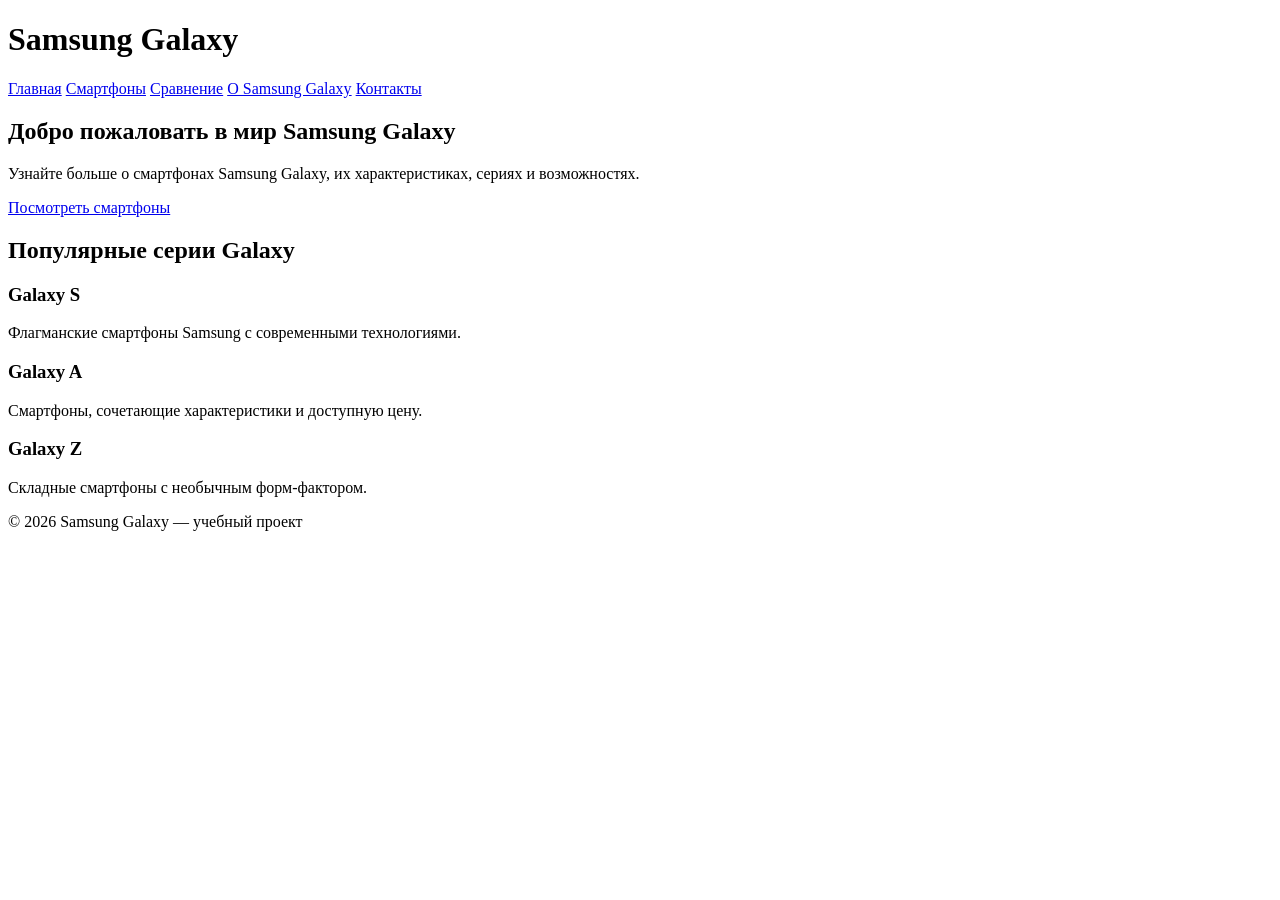
==== PDAW.SamsungGalaxy/index.html @ 84f9ea85 "Add files via upload" ====
<!DOCTYPE html>
<html lang="ru">
<head>
    <meta charset="UTF-8">

    <meta name="viewport" content="width=device-width, initial-scale=1.0">

    <title>Samsung Galaxy</title>
</head>

<body>

    <header>
        <h1>Samsung Galaxy</h1>

        <nav>
            <a href="index.html">Главная</a>
            <a href="smartphones.html">Смартфоны</a>
            <a href="compare.html">Сравнение</a>
            <a href="about.html">О Samsung Galaxy</a>
            <a href="contact.html">Контакты</a>
        </nav>
    </header>


    <main>

        <section>
            <h2>Добро пожаловать в мир Samsung Galaxy</h2>

            <p>
                Узнайте больше о смартфонах Samsung Galaxy,
                их характеристиках, сериях и возможностях.
            </p>

            <a href="smartphones.html">
                Посмотреть смартфоны
            </a>
        </section>


        <section>
            <h2>Популярные серии Galaxy</h2>

            <article>
                <h3>Galaxy S</h3>
                <p>
                    Флагманские смартфоны Samsung
                    с современными технологиями.
                </p>
            </article>

            <article>
                <h3>Galaxy A</h3>
                <p>
                    Смартфоны, сочетающие характеристики
                    и доступную цену.
                </p>
            </article>

            <article>
                <h3>Galaxy Z</h3>
                <p>
                    Складные смартфоны с необычным
                    форм-фактором.
                </p>
            </article>
        </section>

    </main>


    <footer>
        <p>© 2026 Samsung Galaxy — учебный проект</p>
    </footer>

</body>
</html>
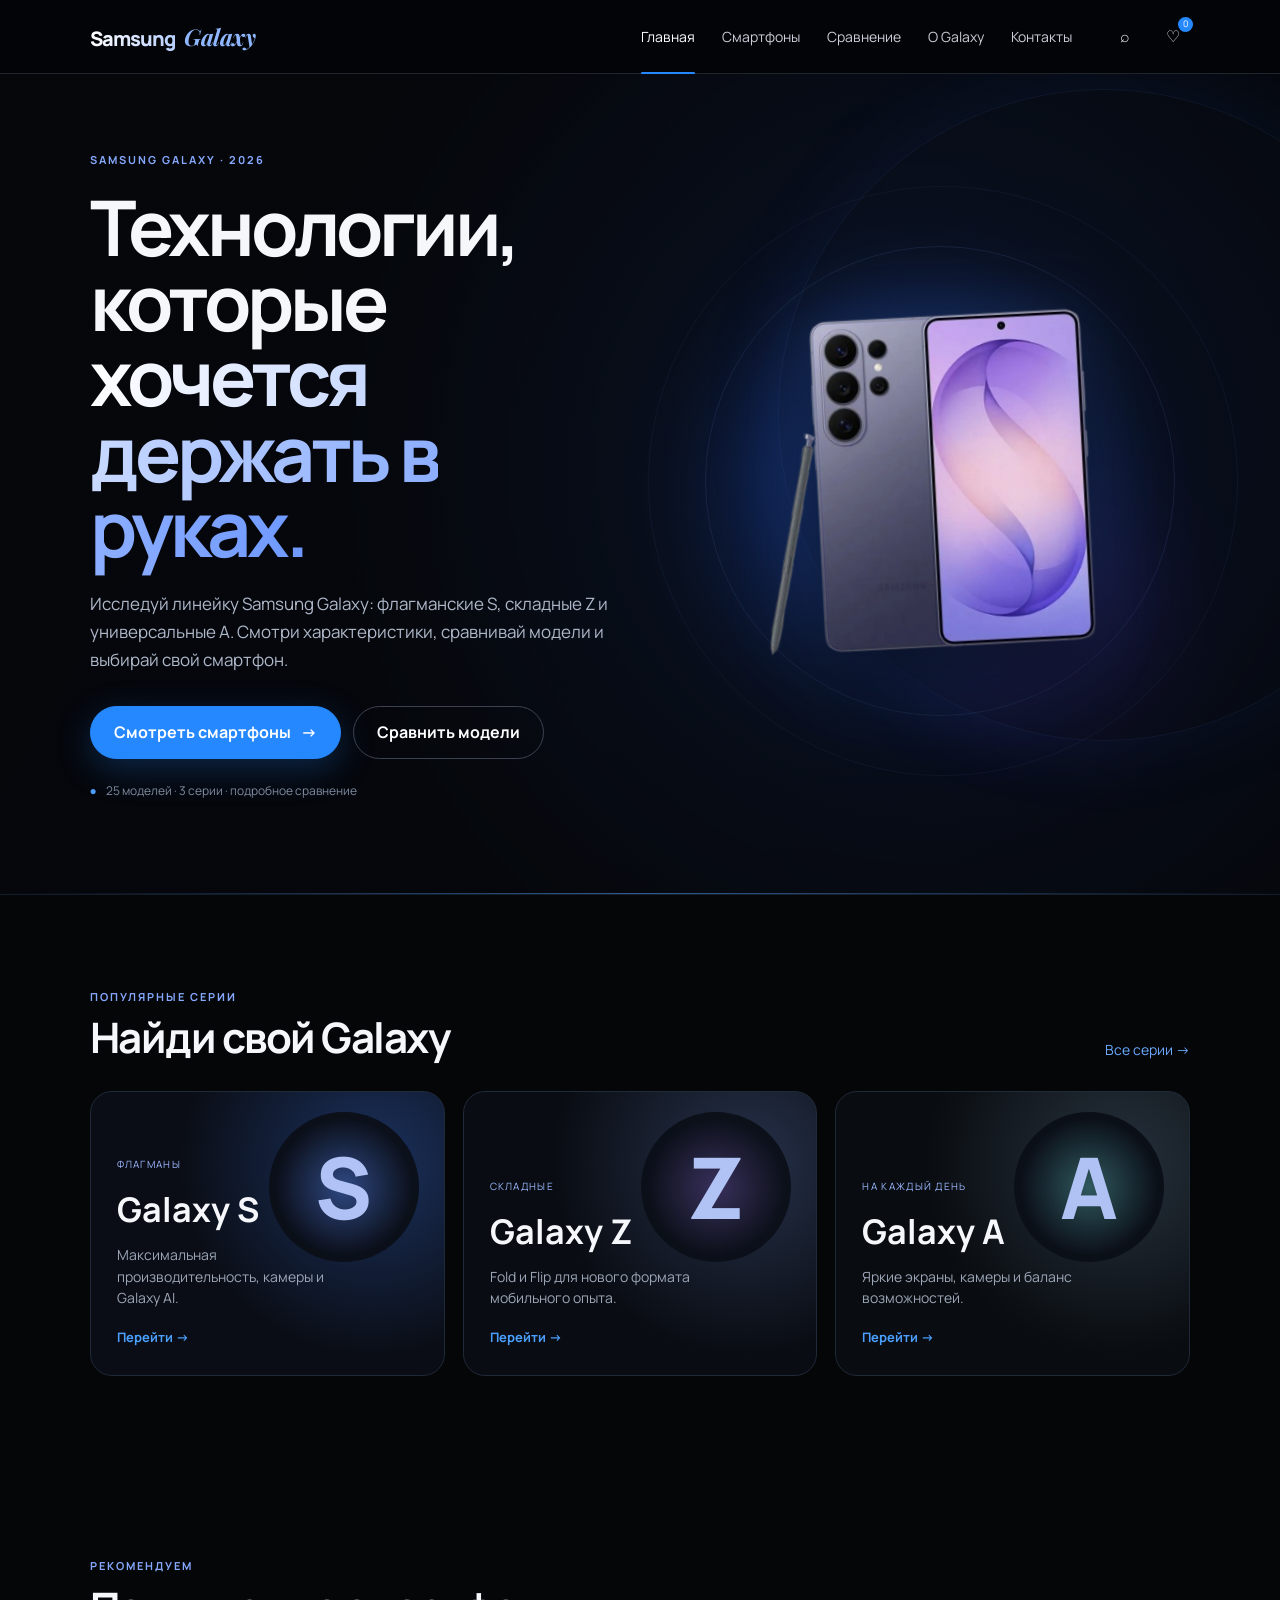
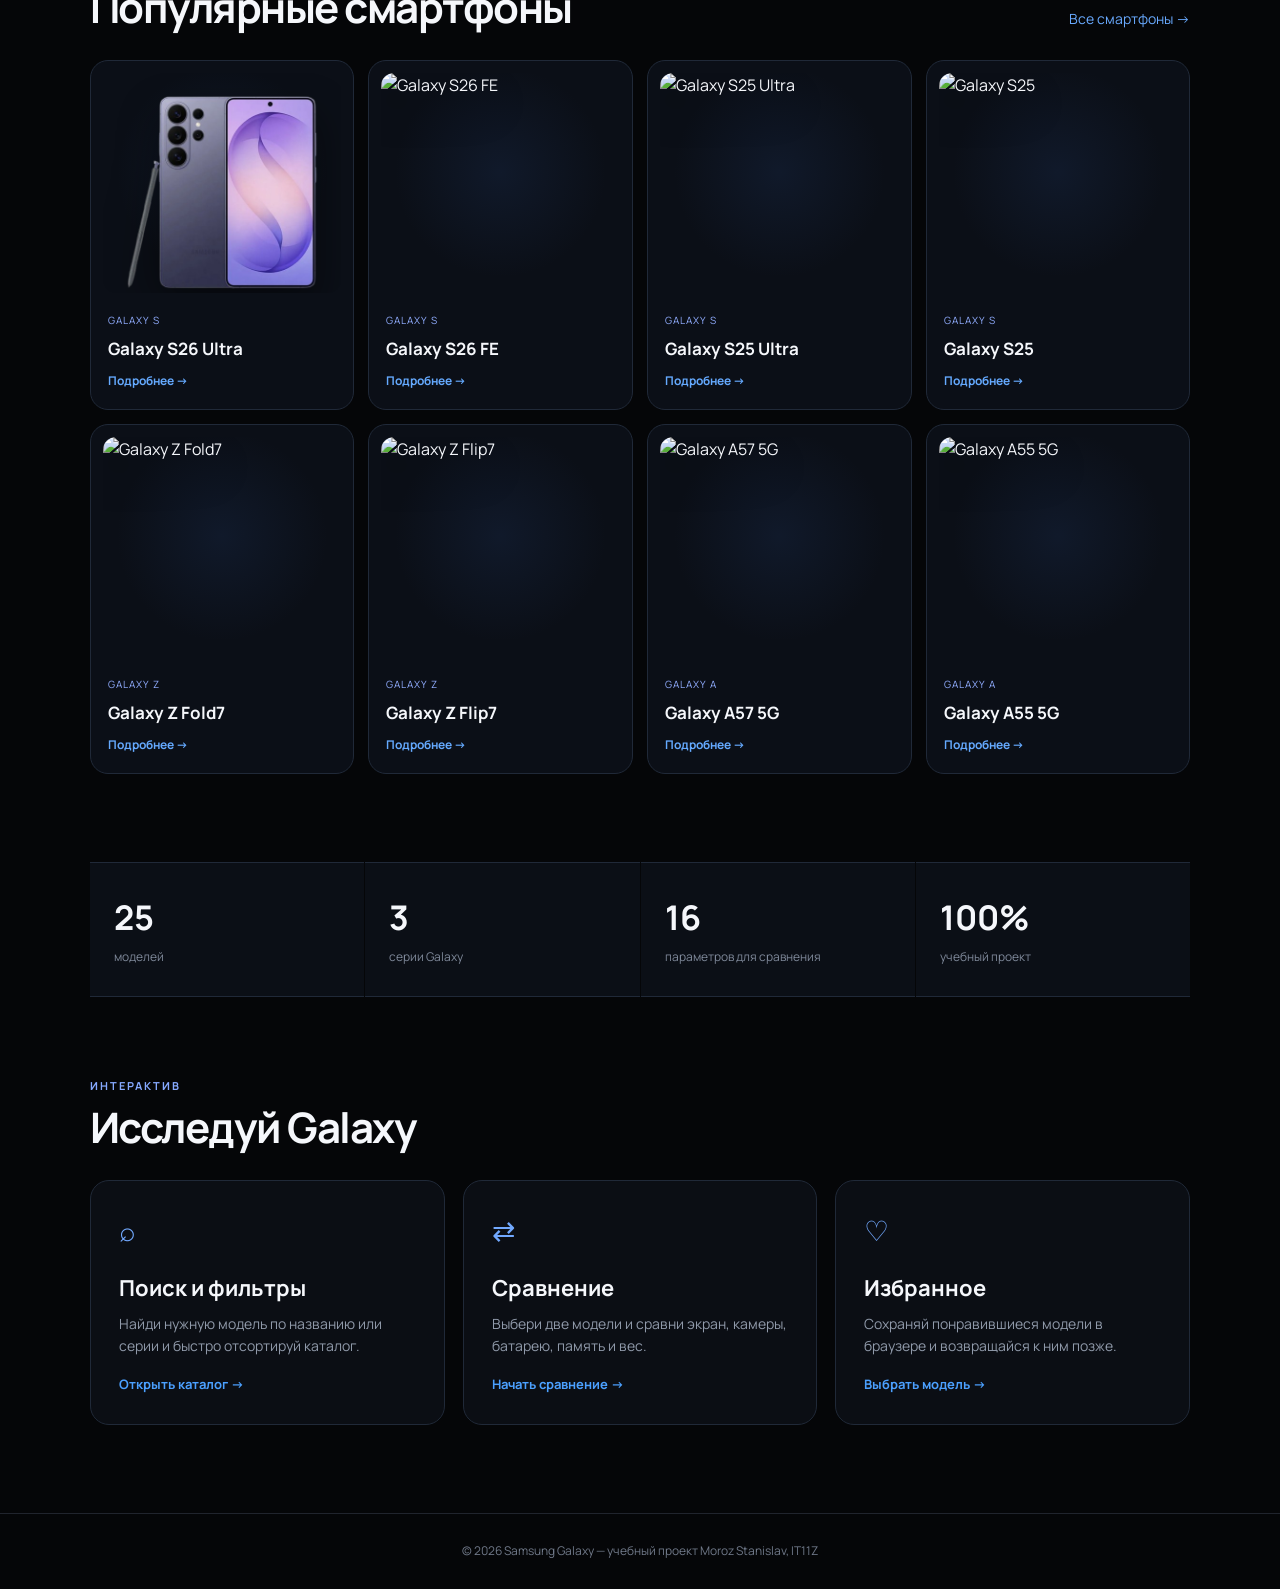
==== commit 8f0be5b4: "Add files via upload" ====
--- a/PDAW.SamsungGalaxy/index.html
+++ b/PDAW.SamsungGalaxy/index.html
@@ -1,78 +1,85 @@
-<!DOCTYPE html>
-<html lang="ru">
-<head>
-    <meta charset="UTF-8">
-
-    <meta name="viewport" content="width=device-width, initial-scale=1.0">
-
-    <title>Samsung Galaxy</title>
-</head>
-
-<body>
-
-    <header>
-        <h1>Samsung Galaxy</h1>
-
-        <nav>
-            <a href="index.html">Главная</a>
-            <a href="smartphones.html">Смартфоны</a>
-            <a href="compare.html">Сравнение</a>
-            <a href="about.html">О Samsung Galaxy</a>
-            <a href="contact.html">Контакты</a>
-        </nav>
-    </header>
-
-
-    <main>
-
-        <section>
-            <h2>Добро пожаловать в мир Samsung Galaxy</h2>
-
-            <p>
-                Узнайте больше о смартфонах Samsung Galaxy,
-                их характеристиках, сериях и возможностях.
-            </p>
-
-            <a href="smartphones.html">
-                Посмотреть смартфоны
-            </a>
-        </section>
-
-
-        <section>
-            <h2>Популярные серии Galaxy</h2>
-
-            <article>
-                <h3>Galaxy S</h3>
-                <p>
-                    Флагманские смартфоны Samsung
-                    с современными технологиями.
-                </p>
-            </article>
-
-            <article>
-                <h3>Galaxy A</h3>
-                <p>
-                    Смартфоны, сочетающие характеристики
-                    и доступную цену.
-                </p>
-            </article>
-
-            <article>
-                <h3>Galaxy Z</h3>
-                <p>
-                    Складные смартфоны с необычным
-                    форм-фактором.
-                </p>
-            </article>
-        </section>
-
-    </main>
-
-
-    <footer>
-        <p>© 2026 Samsung Galaxy — учебный проект</p>
-    </footer>
-
-</body>
-</html>+<!DOCTYPE html>
+<html lang="ru">
+<head>
+  <meta charset="UTF-8">
+  <meta name="viewport" content="width=device-width, initial-scale=1.0">
+  <meta name="description" content="Учебный интерактивный каталог Samsung Galaxy: модели, характеристики, сравнение и избранное.">
+  <title>Samsung Galaxy — Главная</title>
+  <link rel="stylesheet" href="css/style.css">
+</head>
+<body>
+<header class="site-header">
+  <a class="logo" href="index.html"><b>Samsung</b><span>Galaxy</span></a>
+  <button class="menu-toggle" aria-label="Открыть меню">☰</button>
+  <nav class="nav">
+    <a class="active" href="index.html">Главная</a>
+    <a href="smartphones.html">Смартфоны</a>
+    <a href="compare.html">Сравнение</a>
+    <a href="about.html">О Galaxy</a>
+    <a href="contact.html">Контакты</a>
+  </nav>
+  <div class="header-tools">
+    <a href="smartphones.html" class="header-icon" aria-label="Поиск">⌕</a>
+    <a href="smartphones.html" class="header-icon favorite-link" aria-label="Избранное">♡<span id="favCount">0</span></a>
+  </div>
+</header>
+
+<main>
+  <section class="hero hero-home">
+    <div class="hero-content">
+      <span class="eyebrow">SAMSUNG GALAXY · 2026</span>
+      <h1>Технологии, которые<br><span>хочется держать в руках.</span></h1>
+      <p>Исследуй линейку Samsung Galaxy: флагманские S, складные Z и универсальные A. Смотри характеристики, сравнивай модели и выбирай свой смартфон.</p>
+      <div class="hero-actions">
+        <a class="btn btn-blue" href="smartphones.html">Смотреть смартфоны <span>→</span></a>
+        <a class="btn btn-ghost" href="compare.html">Сравнить модели</a>
+      </div>
+      <div class="hero-note"><span>●</span> 25 моделей · 3 серии · подробное сравнение</div>
+    </div>
+    <div class="hero-showcase" aria-label="Galaxy S26 Ultra">
+      <div class="showcase-glow glow-blue"></div>
+      <div class="showcase-glow glow-violet"></div>
+      <div class="showcase-ring ring-one"></div>
+      <div class="showcase-ring ring-two"></div>
+      <img class="hero-s26" src="images/s26-ultra-hero.png" alt="Samsung Galaxy S26 Ultra">
+    </div>
+  </section>
+
+  <section class="section series-section">
+    <div class="section-heading">
+      <div><span class="eyebrow">ПОПУЛЯРНЫЕ СЕРИИ</span><h2>Найди свой Galaxy</h2></div>
+      <a class="text-link" href="smartphones.html">Все серии →</a>
+    </div>
+    <div class="series-grid series-grid-home">
+      <a class="series-card series-s" href="smartphones.html?series=S"><div class="series-art"><span>S</span></div><div><span class="series-tag">Флагманы</span><h3>Galaxy S</h3><p>Максимальная производительность, камеры и Galaxy AI.</p><span class="card-link">Перейти →</span></div></a>
+      <a class="series-card series-z" href="smartphones.html?series=Z"><div class="series-art"><span>Z</span></div><div><span class="series-tag">Складные</span><h3>Galaxy Z</h3><p>Fold и Flip для нового формата мобильного опыта.</p><span class="card-link">Перейти →</span></div></a>
+      <a class="series-card series-a" href="smartphones.html?series=A"><div class="series-art"><span>A</span></div><div><span class="series-tag">На каждый день</span><h3>Galaxy A</h3><p>Яркие экраны, камеры и баланс возможностей.</p><span class="card-link">Перейти →</span></div></a>
+    </div>
+  </section>
+
+  <section class="section popular-section">
+    <div class="section-heading">
+      <div><span class="eyebrow">РЕКОМЕНДУЕМ</span><h2>Популярные смартфоны</h2></div>
+      <a class="text-link" href="smartphones.html">Все смартфоны →</a>
+    </div>
+    <div id="homePhoneGrid" class="home-phone-grid"></div>
+  </section>
+
+  <section class="stats-section">
+    <div><strong>25</strong><span>моделей</span></div><div><strong>3</strong><span>серии Galaxy</span></div><div><strong>16</strong><span>параметров для сравнения</span></div><div><strong>100%</strong><span>учебный проект</span></div>
+  </section>
+
+  <section class="section feature-section">
+    <div class="section-heading"><div><span class="eyebrow">ИНТЕРАКТИВ</span><h2>Исследуй Galaxy</h2></div></div>
+    <div class="feature-grid">
+      <a href="smartphones.html" class="feature-card"><span class="feature-icon">⌕</span><h3>Поиск и фильтры</h3><p>Найди нужную модель по названию или серии и быстро отсортируй каталог.</p><span class="card-link">Открыть каталог →</span></a>
+      <a href="compare.html" class="feature-card"><span class="feature-icon">⇄</span><h3>Сравнение</h3><p>Выбери две модели и сравни экран, камеры, батарею, память и вес.</p><span class="card-link">Начать сравнение →</span></a>
+      <a href="smartphones.html" class="feature-card"><span class="feature-icon">♡</span><h3>Избранное</h3><p>Сохраняй понравившиеся модели в браузере и возвращайся к ним позже.</p><span class="card-link">Выбрать модель →</span></a>
+    </div>
+  </section>
+</main>
+
+<footer><p>© 2026 Samsung Galaxy — учебный проект Moroz Stanislav, IT11Z</p></footer>
+<script src="js/phones.js"></script><script src="js/script.js"></script>
+</body>
+</html>
--- a/PDAW.SamsungGalaxy/css/style.css
+++ b/PDAW.SamsungGalaxy/css/style.css
@@ -0,0 +1,54 @@
+@import url('https://fonts.googleapis.com/css2?family=Manrope:wght@400;500;600;700;800&family=Playfair+Display:wght@600;700&display=swap');
+*{box-sizing:border-box;margin:0;padding:0}
+html{scroll-behavior:smooth}
+body{font-family:'Manrope',Arial,Helvetica,sans-serif;background:#050608;color:#f5f7fb;line-height:1.55;overflow-x:hidden}
+a{color:inherit;text-decoration:none}
+button,input,select,textarea{font:inherit}
+
+.site-header{height:74px;padding:0 7%;display:flex;align-items:center;gap:28px;border-bottom:1px solid #20242d;background:rgba(4,5,8,.88);position:sticky;top:0;z-index:50;backdrop-filter:blur(18px)}
+.logo{display:flex;align-items:baseline;gap:9px;font-size:25px;letter-spacing:-.7px;white-space:nowrap}.logo b{font-family:'Manrope',sans-serif;font-size:20px;font-weight:800;letter-spacing:-.9px;background:linear-gradient(90deg,#fff,#b7cfff);color:transparent;background-clip:text}.logo span{font-family:'Playfair Display',Georgia,serif;font-size:23px;font-style:italic;font-weight:700;letter-spacing:-.5px;color:#8fb7ff}
+.nav{display:flex;gap:27px;margin-left:auto}.nav a{font-size:14px;color:#c9ced8;position:relative;transition:.25s}.nav a:hover,.nav a.active{color:#fff}.nav a.active:after{content:"";position:absolute;left:0;right:0;bottom:-27px;height:2px;background:#2588ff;border-radius:2px}
+.menu-toggle{display:none;background:none;border:0;color:white;font-size:25px;cursor:pointer}.header-tools{display:flex;gap:14px;margin-left:8px}.header-icon{width:34px;height:34px;display:grid;place-items:center;border-radius:50%;color:#e8ecf4;transition:.2s;position:relative}.header-icon:hover{background:#151922}.favorite-link span{position:absolute;right:-3px;top:-3px;min-width:15px;height:15px;padding:0 3px;border-radius:9px;background:#2588ff;color:white;font-size:9px;display:grid;place-items:center}
+
+.eyebrow{text-transform:uppercase;letter-spacing:2px;font-size:11px;color:#86a9ff;font-weight:700}.btn{display:inline-flex;justify-content:center;align-items:center;gap:10px;padding:13px 23px;border-radius:28px;border:1px solid #3b4250;font-weight:700;cursor:pointer;transition:.25s}.btn-light{background:#fff;color:#050608}.btn-light:hover{background:#dce7ff;transform:translateY(-2px)}.btn-blue{background:#2588ff;border-color:#2588ff;color:#fff;box-shadow:0 10px 35px rgba(37,136,255,.25)}.btn-blue:hover{background:#3a96ff;transform:translateY(-2px)}.btn-ghost{background:transparent;color:white}.btn-ghost:hover{background:#151922}
+
+.hero-home{min-height:650px;padding:60px 7%;display:grid;grid-template-columns:1fr 1fr;align-items:center;overflow:hidden;background:radial-gradient(circle at 65% 45%,#13285d 0,#0a1020 24%,#050608 67%);position:relative}.hero-home:after{content:"";position:absolute;inset:auto 0 0;height:1px;background:linear-gradient(90deg,transparent,#26395e,transparent)}
+.hero-content{max-width:720px;position:relative;z-index:3}.hero-home h1{font-size:clamp(50px,6.4vw,88px);line-height:1.01;margin:17px 0 25px;letter-spacing:-4px}.hero-home h1 span{background:linear-gradient(90deg,#fff 10%,#82a8ff 70%,#d4ddff);color:transparent;background-clip:text}.hero-home p{max-width:680px;color:#adb5c5;font-size:18px}.hero-actions{display:flex;gap:12px;margin-top:32px;flex-wrap:wrap}.hero-note{margin-top:22px;color:#7d8799;font-size:12px}.hero-note span{color:#4a9bff;margin-right:7px}
+.hero-devices{height:520px;position:relative;display:flex;align-items:center;justify-content:center}.hero-orb{position:absolute;border-radius:50%;filter:blur(80px)}.orb-one{width:280px;height:280px;background:#245dff;opacity:.28;right:22%;top:22%}.orb-two{width:160px;height:160px;background:#7b38ff;opacity:.16;right:8%;bottom:12%}.hero-device{position:absolute;object-fit:contain;filter:drop-shadow(0 25px 35px rgba(0,0,0,.55));transition:.5s}.hero-s{width:320px;right:28%;z-index:3;transform:rotate(-4deg)}.hero-fold{width:300px;right:4%;top:20%;z-index:2;transform:rotate(6deg)}.hero-flip{width:155px;right:0;bottom:9%;z-index:4;transform:rotate(-4deg)}.hero-device:hover{transform:translateY(-12px) scale(1.03) rotate(0)}.hero-product-label{position:absolute;right:3%;top:10%;z-index:5;padding:13px 16px;border:1px solid #2a3550;background:rgba(7,10,18,.7);backdrop-filter:blur(12px);border-radius:15px}.hero-product-label strong{display:block;font-size:15px}.hero-product-label span{display:block;color:#91a5ca;font-size:11px;margin-top:3px}
+
+.section{padding:88px 7%;max-width:1500px;margin:auto}.section-heading{display:flex;justify-content:space-between;align-items:end;gap:30px;margin-bottom:30px}.section h2{font-size:42px;line-height:1.08;margin-top:8px;letter-spacing:-1.5px}.text-link{color:#69aaff;font-size:14px;white-space:nowrap}.text-link:hover{color:#a8ccff}
+.series-grid{display:grid;grid-template-columns:repeat(3,1fr);gap:18px}.series-card{min-height:285px;padding:26px;border-radius:22px;border:1px solid #202938;display:flex;flex-direction:column;justify-content:space-between;overflow:hidden;position:relative;transition:.35s;background:#0a0e16}.series-card:hover{transform:translateY(-7px);border-color:#4264a5;box-shadow:0 20px 55px rgba(0,0,0,.3)}.series-s{background:radial-gradient(circle at 80% 25%,#1b315d,#0a0d15 55%)}.series-z{background:radial-gradient(circle at 80% 25%,#26314a,#090c12 55%)}.series-a{background:radial-gradient(circle at 80% 25%,#26313c,#090c10 55%)}.series-art{position:absolute;right:25px;top:20px;width:150px;height:150px;border-radius:50%;display:grid;place-items:center;background:radial-gradient(circle,#314b87,#0b0f18 65%);opacity:.95}.series-art span{font-size:85px;font-weight:800;color:#b9cbff}.series-z .series-art{background:radial-gradient(circle,#3a315e,#0b0f18 65%)}.series-a .series-art{background:radial-gradient(circle,#315b61,#0b0f18 65%)}.series-card>div:last-child{position:relative;z-index:2;margin-top:auto;max-width:72%}.series-card h3{font-size:34px;margin:8px 0}.series-card p{color:#9ca6b7;font-size:14px}.series-tag{font-size:10px;text-transform:uppercase;letter-spacing:1.3px;color:#9bb8ff}.card-link{display:inline-block;color:#4ba0ff;font-size:13px;font-weight:700;margin-top:18px}
+
+.home-phone-grid{display:grid;grid-template-columns:repeat(4,1fr);gap:14px}.home-phone-card{background:#0b0f17;border:1px solid #202938;border-radius:18px;padding:12px;transition:.3s;overflow:hidden}.home-phone-card:hover{transform:translateY(-6px);border-color:#4264a5;background:#0d121c}.home-phone-image{height:220px;border-radius:13px;background:radial-gradient(circle at 50% 45%,rgba(40,72,130,.18),transparent 62%);display:grid;place-items:center;overflow:hidden}.home-phone-image img{width:100%;height:100%;object-fit:contain;transition:.4s;filter:drop-shadow(0 18px 20px rgba(0,0,0,.45))}.home-phone-card:hover img{transform:scale(1.06)}.home-phone-card>div:last-child{padding:13px 5px 5px}.home-phone-card h3{font-size:17px;margin-top:5px}.home-details{border:0;background:none;color:#65aaff;font-weight:700;cursor:pointer;font-size:12px;padding:0;margin-top:10px}.home-details:hover{color:#b8d7ff}
+
+.stats-section{max-width:1360px;margin:0 auto;padding:0 7% 30px;display:grid;grid-template-columns:repeat(4,1fr);gap:1px}.stats-section>div{padding:28px 24px;background:#0b0f16;border-top:1px solid #202938;border-bottom:1px solid #202938}.stats-section strong{display:block;font-size:34px}.stats-section span{color:#7f899a;font-size:12px}
+.feature-section{padding-top:45px}.feature-grid{display:grid;grid-template-columns:repeat(3,1fr);gap:18px}.feature-card{padding:28px;border:1px solid #202938;border-radius:19px;background:#0b0e14;min-height:205px;transition:.3s}.feature-card:hover{transform:translateY(-5px);border-color:#4264a5}.feature-icon{font-size:28px;color:#72a9ff}.feature-card h3{font-size:22px;margin:18px 0 8px}.feature-card p{color:#909aaa;font-size:14px}
+
+.page-hero{padding:80px 7% 48px;background:radial-gradient(circle at 50% 0,#17264b,#050608 62%)}.page-hero h1{font-size:clamp(48px,7vw,80px);letter-spacing:-3px;margin:12px 0}.page-hero p{color:#a9b1c0;font-size:18px;max-width:760px}.catalog-pills{display:flex;gap:8px;flex-wrap:wrap;margin-top:25px}.catalog-pills span{padding:7px 12px;border:1px solid #2a3344;border-radius:20px;color:#a9bfff;background:#0c111b;font-size:12px}
+.catalog-section{padding-top:30px}.toolbar{display:grid;grid-template-columns:1fr 200px 200px;gap:10px;margin-bottom:20px}.toolbar input,.toolbar select,.compare-selects select,.contact-form input,.contact-form textarea{width:100%;padding:14px 15px;border-radius:12px;border:1px solid #2b3340;background:#0d1016;color:#fff;outline:none}.toolbar input:focus,.toolbar select:focus,.contact-form input:focus,.contact-form textarea:focus,.compare-selects select:focus{border-color:#527dca;box-shadow:0 0 0 3px rgba(82,125,202,.1)}.result-count{color:#7e8898;margin-bottom:18px;font-size:13px}.phone-grid{display:grid;grid-template-columns:repeat(4,1fr);gap:16px}.phone-card{background:#0c1017;border:1px solid #202938;border-radius:18px;overflow:hidden;transition:.3s}.phone-card:hover{transform:translateY(-6px);border-color:#4667a7;box-shadow:0 18px 45px rgba(0,0,0,.25)}.phone-image{height:255px;background:radial-gradient(circle at 50% 45%,rgba(40,72,130,.18),transparent 62%);display:grid;place-items:center;overflow:hidden;position:relative}.phone-image img{width:100%;height:100%;object-fit:contain;transition:.45s;filter:drop-shadow(0 20px 22px rgba(0,0,0,.45));mix-blend-mode:normal}.phone-card:hover .phone-image img{transform:scale(1.06)}.phone-tag{position:absolute;left:12px;top:12px;padding:6px 9px;border-radius:20px;background:rgba(6,9,15,.78);border:1px solid #2d3b57;color:#a9c8ff;font-size:10px;backdrop-filter:blur(8px)}.image-error:after{content:"Фото временно недоступно";color:#707a8a;font-size:12px}.phone-card-body{padding:18px}.series-pill{font-size:10px;text-transform:uppercase;letter-spacing:1px;color:#91adff}.phone-card h3{font-size:20px;margin:7px 0}.phone-card p{color:#929cab;font-size:13px;min-height:60px}.mini-specs{display:flex;gap:5px;flex-wrap:wrap;margin:14px 0}.mini-specs span{padding:6px 8px;border-radius:8px;background:#151a23;color:#b8c0cc;font-size:10px}.card-actions{display:flex;gap:8px;align-items:center}.btn-small{border:0;border-radius:10px;background:#fff;color:#050608;padding:10px 14px;font-weight:700;cursor:pointer;transition:.2s}.btn-small:hover{background:#dce7ff}.fav-btn{width:42px;height:42px;border:1px solid #303947;border-radius:10px;background:#11151c;color:#fff;font-size:20px;cursor:pointer;transition:.2s}.fav-btn:hover{border-color:#6282bb}.fav-btn.saved{background:#fff;color:#050608}.empty-state{grid-column:1/-1;min-height:220px;border:1px dashed #303949;border-radius:18px;display:grid;place-items:center;align-content:center;gap:8px;color:#7f8998}.empty-state strong{font-size:18px;color:#dce1e9}
+
+.modal{position:fixed;inset:0;background:rgba(0,0,0,.78);display:none;place-items:center;padding:20px;z-index:100}.modal.show{display:grid}.modal-box{width:min(980px,100%);max-height:90vh;overflow:auto;background:#0d1016;border:1px solid #303847;border-radius:24px;padding:28px;position:relative;box-shadow:0 30px 100px rgba(0,0,0,.55)}.modal-close{position:absolute;right:17px;top:10px;background:none;border:0;color:#fff;font-size:34px;cursor:pointer}.modal-phone{display:grid;grid-template-columns:1fr 1fr;gap:30px;align-items:center}.modal-image-wrap{height:390px;border-radius:18px;background:linear-gradient(145deg,#161c27,#080a0e);display:grid;place-items:center;overflow:hidden}.modal-phone img{width:100%;height:100%;object-fit:contain}.modal-phone h2{font-size:40px;margin:10px 0}.modal-phone p{color:#9da6b4}.detail-list{margin:22px 0;border-top:1px solid #2a313d}.detail-list div{display:flex;justify-content:space-between;gap:20px;padding:11px 0;border-bottom:1px solid #2a313d}.detail-list span{color:#a5aebb;text-align:right}.modal-actions{display:flex;gap:10px;flex-wrap:wrap}.site-toast{position:fixed;left:50%;bottom:25px;transform:translate(-50%,20px);opacity:0;pointer-events:none;background:#fff;color:#07090d;padding:11px 17px;border-radius:12px;font-weight:700;font-size:13px;z-index:200;transition:.25s;box-shadow:0 10px 35px rgba(0,0,0,.4)}.site-toast.show{opacity:1;transform:translate(-50%,0)}
+
+.compare-section{padding-top:48px}.compare-picker{display:grid;grid-template-columns:.9fr 1.1fr;gap:28px;align-items:end;padding:28px;border:1px solid #25324a;border-radius:24px;background:linear-gradient(135deg,rgba(21,34,62,.7),rgba(9,12,18,.92));box-shadow:0 25px 80px rgba(0,0,0,.2)}.compare-picker-title h2{font-size:32px;margin:8px 0}.compare-picker-title p{color:#8f9aab;font-size:13px;max-width:470px}.compare-selects{display:grid;grid-template-columns:1fr 1fr;gap:12px}.compare-selects label{display:grid;gap:8px;color:#aeb7c5;font-size:12px}.compare-selects label span{font-size:11px;text-transform:uppercase;letter-spacing:1.3px;color:#7897d0}.compare-selects select{min-height:54px;padding:14px 15px;border-radius:14px;border:1px solid #32415d;background:#0b111c;color:#fff;outline:none}.compare-summary{display:grid;grid-template-columns:repeat(3,1fr);gap:12px;margin:18px 0}.compare-summary>div{padding:18px 20px;border:1px solid #202d42;border-radius:16px;background:#090d15}.compare-summary span{display:block;color:#6f7c91;font-size:10px;text-transform:uppercase;letter-spacing:1.2px}.compare-summary b{display:block;margin-top:5px;color:#edf3ff;font-size:18px}.compare-tip{display:flex;gap:12px;align-items:center;padding:15px 18px;border:1px solid #26365a;background:linear-gradient(90deg,#0b1220,#0a0e15);border-radius:14px;color:#8fa4cb;font-size:13px;margin-bottom:22px}.compare-tip strong{color:#d8e5ff;white-space:nowrap}.compare-table-wrap{border-radius:22px;overflow:auto;border:1px solid #29313d;box-shadow:0 25px 70px rgba(0,0,0,.2)}.compare-table{min-width:760px}.compare-head,.compare-row{display:grid;grid-template-columns:190px 1fr 1fr}.compare-head{background:linear-gradient(180deg,#101928,#0b1018)}.compare-head>div,.compare-row>*{padding:18px;border-right:1px solid #29313d;border-bottom:1px solid #29313d}.compare-head>div:last-child,.compare-row>*:last-child{border-right:0}.compare-head .compare-label{display:flex;align-items:center;color:#65738a;text-transform:uppercase;letter-spacing:1.2px;font-size:10px}.compare-image{height:190px;display:grid;place-items:center;margin-bottom:10px;background:radial-gradient(circle at 50% 50%,rgba(54,91,157,.18),transparent 65%);border-radius:16px}.compare-head img{width:100%;height:190px;object-fit:contain;filter:drop-shadow(0 20px 20px rgba(0,0,0,.5))}.compare-head h2{font-size:19px;margin:7px 0}.compare-head a{font-size:11px;color:#6baaff}.compare-row:nth-child(odd){background:#0b1017}.compare-row:nth-child(even){background:#090d13}.compare-row strong{color:#6f7d91;font-size:11px;text-transform:uppercase;letter-spacing:.7px;display:flex;align-items:center}.compare-row span{text-align:center;color:#d9dee7;font-size:13px;display:flex;align-items:center;justify-content:center}.compare-hero{padding-bottom:55px}.compare-hero h1 span{background:linear-gradient(90deg,#fff,#82a8ff);color:transparent;background-clip:text}
+
+.prose{max-width:900px}.prose h2{font-size:32px;margin:35px 0 12px}.prose p{color:#aeb6c3;font-size:17px}.notice{margin-top:35px;padding:20px;border:1px solid #34406e;background:#0c1122;border-radius:15px;color:#b8c5ff}.contact-layout{display:grid;grid-template-columns:1fr 1fr;gap:60px}.contact-info h2{font-size:40px;margin-bottom:15px}.contact-info>p{color:#999;margin-bottom:30px}.contact-item{padding:17px 0;border-bottom:1px solid #292929;display:flex;justify-content:space-between}.contact-item span{color:#999}.contact-form{display:grid;gap:16px}.contact-form label{display:grid;gap:8px;color:#ddd;font-size:14px}.contact-form textarea{resize:vertical}.form-message{color:#9fb2ff;min-height:24px}
+footer{border-top:1px solid #20242d;padding:28px 7%;color:#707989;text-align:center;font-size:12px}
+
+.reveal{opacity:0;transform:translateY(18px);transition:opacity .55s ease,transform .55s ease}.reveal.visible{opacity:1;transform:none}
+
+@media(max-width:1150px){.phone-grid{grid-template-columns:repeat(3,1fr)}.home-phone-grid{grid-template-columns:repeat(4,1fr)}.hero-home{grid-template-columns:1fr}.hero-devices{display:none}.series-grid{grid-template-columns:1fr 1fr}.series-card:last-child{grid-column:1/-1}.toolbar{grid-template-columns:1fr 1fr}.toolbar input{grid-column:1/-1}}
+@media(max-width:800px){.site-header{padding:0 20px}.menu-toggle{display:block;margin-left:auto}.nav{display:none;position:absolute;top:74px;left:0;right:0;margin:0;background:#080a0e;padding:20px;flex-direction:column;gap:18px;border-bottom:1px solid #222}.nav.open{display:flex}.nav a.active:after{display:none}.header-tools{display:none}.logo b{font-size:17px}.logo span{font-size:20px}.section{padding:65px 20px}.page-hero{padding:65px 20px 45px}.hero-home{padding:65px 20px;min-height:600px}.hero-home h1{font-size:52px}.series-grid,.feature-grid,.contact-layout,.compare-selects,.compare-picker{grid-template-columns:1fr}.series-card:last-child{grid-column:auto}.home-phone-grid{grid-template-columns:repeat(2,1fr)}.phone-grid{grid-template-columns:repeat(2,1fr)}.stats-section{grid-template-columns:repeat(2,1fr);padding:0 20px 20px}.toolbar{grid-template-columns:1fr}.toolbar input{grid-column:auto}.compare-summary{grid-template-columns:1fr 1fr}.compare-table{min-width:700px}.compare-head,.compare-row{grid-template-columns:120px 1fr 1fr}.compare-head img,.compare-image{height:140px}.modal-phone{grid-template-columns:1fr}.modal-image-wrap{height:270px}.modal-phone h2{font-size:30px}}
+@media(max-width:520px){.logo span{display:none}.hero-home h1{font-size:43px;letter-spacing:-2px}.hero-home p{font-size:16px}.section h2{font-size:33px}.home-phone-grid,.phone-grid{grid-template-columns:1fr}.phone-image{height:280px}.stats-section{grid-template-columns:1fr 1fr}.stats-section strong{font-size:28px}.series-art{width:110px;height:110px}.series-art span{font-size:62px}.series-card>div:last-child{max-width:85%}}
+@media(prefers-reduced-motion:reduce){*,*::before,*::after{scroll-behavior:auto!important;transition:none!important}.reveal{opacity:1;transform:none}}
+
+/* ===== NEW HOME HERO ===== */
+.hero-home{min-height:680px;padding:72px 7% 78px;display:grid;grid-template-columns:1.02fr .98fr;align-items:center;gap:20px;overflow:hidden;background:radial-gradient(circle at 73% 47%,rgba(38,88,190,.28) 0,rgba(11,20,43,.48) 20%,rgba(5,7,11,.96) 58%),linear-gradient(120deg,#050608 0%,#070b13 55%,#05070c 100%);position:relative;border-bottom:1px solid rgba(91,126,184,.18)}
+.hero-home:before{content:"";position:absolute;width:650px;height:650px;border:1px solid rgba(105,149,235,.09);border-radius:50%;right:-150px;top:15px;box-shadow:0 0 90px rgba(49,105,230,.08)}
+.hero-home:after{content:"";position:absolute;inset:auto 0 0;height:1px;background:linear-gradient(90deg,transparent,#31598e,transparent)}
+.hero-content{max-width:720px;position:relative;z-index:4;padding-bottom:15px}.hero-home h1{font-size:clamp(50px,6vw,82px);line-height:.98;margin:18px 0 25px;letter-spacing:-4px}.hero-home h1 span{background:linear-gradient(90deg,#fff 0%,#a5c0ff 55%,#6e98ff 100%);color:transparent;background-clip:text}.hero-home p{max-width:650px;color:#aeb8c9;font-size:17px;line-height:1.65}.hero-actions{display:flex;gap:12px;margin-top:32px;flex-wrap:wrap}.hero-note{margin-top:23px;color:#7e8b9f;font-size:12px}.hero-note span{color:#4d9dff;margin-right:7px}
+.hero-showcase{height:570px;position:relative;display:grid;place-items:center;z-index:2;isolation:isolate}.showcase-glow{position:absolute;border-radius:50%;filter:blur(60px);pointer-events:none}.glow-blue{width:360px;height:360px;background:#2869ff;opacity:.27;right:18%;top:21%}.glow-violet{width:210px;height:210px;background:#7b42ff;opacity:.16;right:8%;bottom:9%}.showcase-ring{position:absolute;border:1px solid rgba(120,161,242,.11);border-radius:50%;pointer-events:none}.ring-one{width:470px;height:470px;right:3%;top:50%;transform:translateY(-50%)}.ring-two{width:590px;height:590px;right:-9%;top:50%;transform:translateY(-50%);border-color:rgba(120,161,242,.06)}
+.hero-s26{position:relative;z-index:3;width:min(500px,78%);max-height:535px;object-fit:contain;filter:drop-shadow(0 38px 38px rgba(0,0,0,.62)) drop-shadow(0 0 32px rgba(79,125,255,.18));transform:rotate(-3deg) translateY(2px);transition:transform .55s ease,filter .55s ease}.hero-s26:hover{transform:rotate(0deg) translateY(-12px) scale(1.035);filter:drop-shadow(0 46px 45px rgba(0,0,0,.65)) drop-shadow(0 0 42px rgba(79,125,255,.28))}
+.showcase-caption{position:absolute;z-index:5;right:1%;top:16%;display:grid;gap:5px;padding:11px 14px;border-left:2px solid #4b91ff;background:rgba(5,9,17,.68);backdrop-filter:blur(10px);font-size:10px;letter-spacing:1.5px;color:#dce7ff}.showcase-caption small{font-size:10px;letter-spacing:.2px;color:#8196b9}
+@media(max-width:1150px){.hero-home{grid-template-columns:1fr;min-height:650px}.hero-showcase{height:430px;position:absolute;right:-40px;top:145px;width:52%;opacity:.82}.hero-content{max-width:650px}.hero-s26{width:370px}.showcase-caption{display:none}.ring-one{width:390px;height:390px}.ring-two{width:500px;height:500px}}
+@media(max-width:800px){.hero-home{padding:65px 20px 50px;min-height:680px}.hero-home h1{font-size:52px}.hero-home p{font-size:16px}.hero-showcase{position:relative;right:auto;top:auto;width:100%;height:350px;margin-top:-25px;opacity:1}.hero-s26{width:300px}.ring-one{width:310px;height:310px}.ring-two{width:400px;height:400px}.glow-blue{width:270px;height:270px}}
+@media(max-width:520px){.hero-home h1{font-size:42px;letter-spacing:-2px}.hero-home{min-height:720px}.hero-showcase{height:330px}.hero-s26{width:275px}.hero-home:before{display:none}.ring-two{display:none}.ring-one{width:280px;height:280px}.hero-actions .btn{width:100%;justify-content:center}}
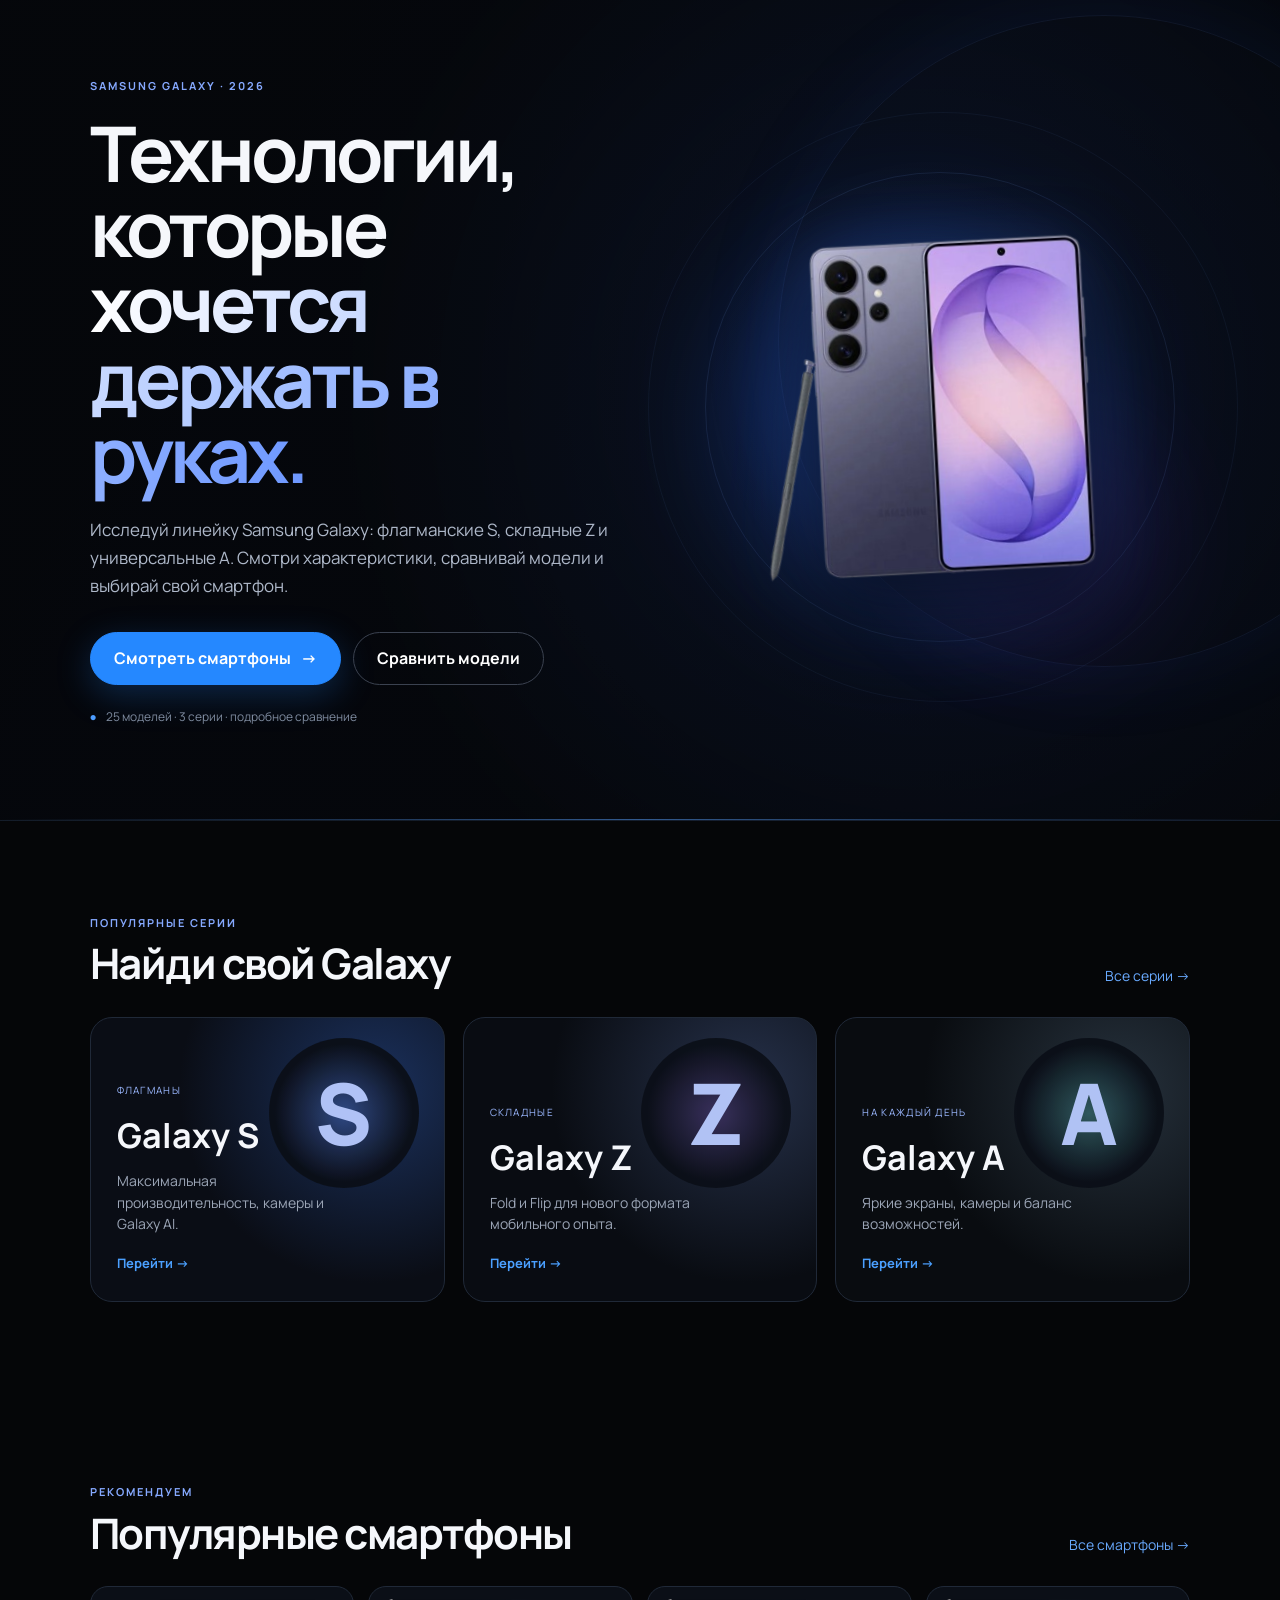
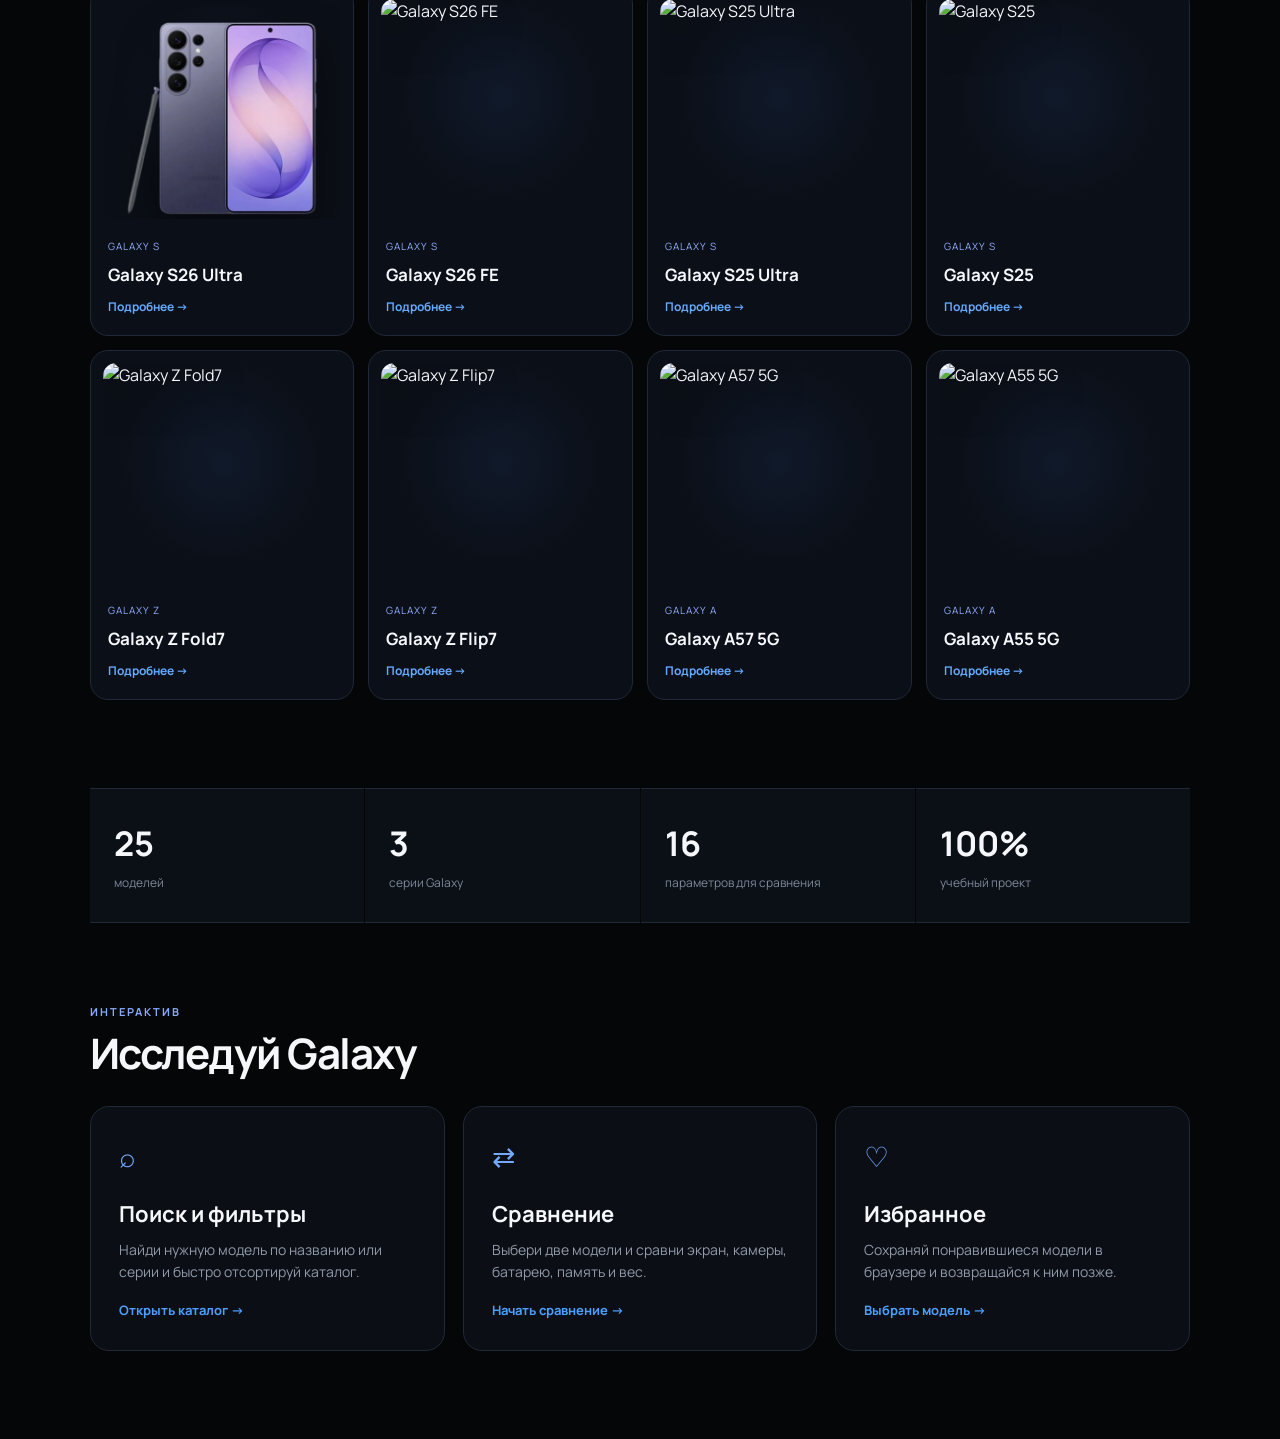
==== commit f7731035: "Refactor index.html for improved structure and styles Updated the HTML structure and added new style" ====
--- a/PDAW.SamsungGalaxy/index.html
+++ b/PDAW.SamsungGalaxy/index.html
@@ -1,85 +1,258 @@
 <!DOCTYPE html>
 <html lang="ru">
-<head>
-  <meta charset="UTF-8">
-  <meta name="viewport" content="width=device-width, initial-scale=1.0">
-  <meta name="description" content="Учебный интерактивный каталог Samsung Galaxy: модели, характеристики, сравнение и избранное.">
-  <title>Samsung Galaxy — Главная</title>
-  <link rel="stylesheet" href="css/style.css">
-</head>
-<body>
-<header class="site-header">
-  <a class="logo" href="index.html"><b>Samsung</b><span>Galaxy</span></a>
-  <button class="menu-toggle" aria-label="Открыть меню">☰</button>
-  <nav class="nav">
-    <a class="active" href="index.html">Главная</a>
-    <a href="smartphones.html">Смартфоны</a>
-    <a href="compare.html">Сравнение</a>
-    <a href="about.html">О Galaxy</a>
-    <a href="contact.html">Контакты</a>
-  </nav>
-  <div class="header-tools">
-    <a href="smartphones.html" class="header-icon" aria-label="Поиск">⌕</a>
-    <a href="smartphones.html" class="header-icon favorite-link" aria-label="Избранное">♡<span id="favCount">0</span></a>
-  </div>
-</header>
+ <head>
+  <meta charset="utf-8"/>
+  <meta content="width=device-width, initial-scale=1.0" name="viewport"/>
+  <meta content="Учебный интерактивный каталог Samsung Galaxy: модели, характеристики, сравнение и избранное." name="description"/>
+  <title>
+   Samsung Galaxy — Главная
+  </title>
+  <link href="css/style.css" rel="stylesheet"/>
+  <link href="css/dark.css" rel="stylesheet"/>
+ </head>
+ <body data-page="index">
+  <div id="siteHeader"></div>
+  <main>
+   <section class="hero hero-home">
+    <div class="hero-content">
+     <span class="eyebrow">
+      SAMSUNG GALAXY · 2026
+     </span>
+     <h1>
+      Технологии, которые
+      <br/>
+      <span>
+       хочется держать в руках.
+      </span>
+     </h1>
+     <p>
+      Исследуй линейку Samsung Galaxy: флагманские S, складные Z и универсальные A. Смотри характеристики, сравнивай модели и выбирай свой смартфон.
+     </p>
+     <div class="hero-actions">
+      <a class="btn btn-blue" href="smartphones.html">
+       Смотреть смартфоны
+       <span>
+        →
+       </span>
+      </a>
+      <a class="btn btn-ghost" href="compare.html">
+       Сравнить модели
+      </a>
+     </div>
+     <div class="hero-note">
+      <span>
+       ●
+      </span>
+      25 моделей · 3 серии · подробное сравнение
+     </div>
+    </div>
+    <div aria-label="Galaxy S26 Ultra" class="hero-showcase">
+     <div class="showcase-glow glow-blue">
+     </div>
+     <div class="showcase-glow glow-violet">
+     </div>
+     <div class="showcase-ring ring-one">
+     </div>
+     <div class="showcase-ring ring-two">
+     </div>
+     <img alt="Samsung Galaxy S26 Ultra" class="hero-s26" src="images/s26-ultra-hero.png"/>
+    </div>
+   </section>
+   <section class="section series-section">
+    <div class="section-heading">
+     <div>
+      <span class="eyebrow">
+       ПОПУЛЯРНЫЕ СЕРИИ
+      </span>
+      <h2>
+       Найди свой Galaxy
+      </h2>
+     </div>
+     <a class="text-link" href="smartphones.html">
+      Все серии →
+     </a>
+    </div>
+    <div class="series-grid series-grid-home">
+     <a class="series-card series-s" href="smartphones.html?series=S">
+      <div class="series-art">
+       <span>
+        S
+       </span>
+      </div>
+      <div>
+       <span class="series-tag">
+        Флагманы
+       </span>
+       <h3>
+        Galaxy S
+       </h3>
+       <p>
+        Максимальная производительность, камеры и Galaxy AI.
+       </p>
+       <span class="card-link">
+        Перейти →
+       </span>
+      </div>
+     </a>
+     <a class="series-card series-z" href="smartphones.html?series=Z">
+      <div class="series-art">
+       <span>
+        Z
+       </span>
+      </div>
+      <div>
+       <span class="series-tag">
+        Складные
+       </span>
+       <h3>
+        Galaxy Z
+       </h3>
+       <p>
+        Fold и Flip для нового формата мобильного опыта.
+       </p>
+       <span class="card-link">
+        Перейти →
+       </span>
+      </div>
+     </a>
+     <a class="series-card series-a" href="smartphones.html?series=A">
+      <div class="series-art">
+       <span>
+        A
+       </span>
+      </div>
+      <div>
+       <span class="series-tag">
+        На каждый день
+       </span>
+       <h3>
+        Galaxy A
+       </h3>
+       <p>
+        Яркие экраны, камеры и баланс возможностей.
+       </p>
+       <span class="card-link">
+        Перейти →
+       </span>
+      </div>
+     </a>
+    </div>
+   </section>
+   <section class="section popular-section">
+    <div class="section-heading">
+     <div>
+      <span class="eyebrow">
+       РЕКОМЕНДУЕМ
+      </span>
+      <h2>
+       Популярные смартфоны
+      </h2>
+     </div>
+     <a class="text-link" href="smartphones.html">
+      Все смартфоны →
+     </a>
+    </div>
+    <div class="home-phone-grid" id="homePhoneGrid">
+    </div>
+   </section>
+   <section class="stats-section">
+    <div>
+     <strong>
+      25
+     </strong>
+     <span>
+      моделей
+     </span>
+    </div>
+    <div>
+     <strong>
+      3
+     </strong>
+     <span>
+      серии Galaxy
+     </span>
+    </div>
+    <div>
+     <strong>
+      16
+     </strong>
+     <span>
+      параметров для сравнения
+     </span>
+    </div>
+    <div>
+     <strong>
+      100%
+     </strong>
+     <span>
+      учебный проект
+     </span>
+    </div>
+   </section>
+   <section class="section feature-section">
+    <div class="section-heading">
+     <div>
+      <span class="eyebrow">
+       ИНТЕРАКТИВ
+      </span>
+      <h2>
+       Исследуй Galaxy
+      </h2>
+     </div>
+    </div>
+    <div class="feature-grid">
+     <a class="feature-card" href="smartphones.html">
+      <span class="feature-icon">
+       ⌕
+      </span>
+      <h3>
+       Поиск и фильтры
+      </h3>
+      <p>
+       Найди нужную модель по названию или серии и быстро отсортируй каталог.
+      </p>
+      <span class="card-link">
+       Открыть каталог →
+      </span>
+     </a>
+     <a class="feature-card" href="compare.html">
+      <span class="feature-icon">
+       ⇄
+      </span>
+      <h3>
+       Сравнение
+      </h3>
+      <p>
+       Выбери две модели и сравни экран, камеры, батарею, память и вес.
+      </p>
+      <span class="card-link">
+       Начать сравнение →
+      </span>
+     </a>
+     <a class="feature-card" href="smartphones.html">
+      <span class="feature-icon">
+       ♡
+      </span>
+      <h3>
+       Избранное
+      </h3>
+      <p>
+       Сохраняй понравившиеся модели в браузере и возвращайся к ним позже.
+      </p>
+      <span class="card-link">
+       Выбрать модель →
+      </span>
+     </a>
+    </div>
+   </section>
+  </main>
+  <div id="siteFooter"></div>
+  <script src="js/layout.js"></script>
+  <script src="js/phones.js">
+  </script>
+  <script src="js/script.js">
+  </script>
+   <script src="js/interactive.js"></script>
+ </body>
+</html>
 
-<main>
-  <section class="hero hero-home">
-    <div class="hero-content">
-      <span class="eyebrow">SAMSUNG GALAXY · 2026</span>
-      <h1>Технологии, которые<br><span>хочется держать в руках.</span></h1>
-      <p>Исследуй линейку Samsung Galaxy: флагманские S, складные Z и универсальные A. Смотри характеристики, сравнивай модели и выбирай свой смартфон.</p>
-      <div class="hero-actions">
-        <a class="btn btn-blue" href="smartphones.html">Смотреть смартфоны <span>→</span></a>
-        <a class="btn btn-ghost" href="compare.html">Сравнить модели</a>
-      </div>
-      <div class="hero-note"><span>●</span> 25 моделей · 3 серии · подробное сравнение</div>
-    </div>
-    <div class="hero-showcase" aria-label="Galaxy S26 Ultra">
-      <div class="showcase-glow glow-blue"></div>
-      <div class="showcase-glow glow-violet"></div>
-      <div class="showcase-ring ring-one"></div>
-      <div class="showcase-ring ring-two"></div>
-      <img class="hero-s26" src="images/s26-ultra-hero.png" alt="Samsung Galaxy S26 Ultra">
-    </div>
-  </section>
-
-  <section class="section series-section">
-    <div class="section-heading">
-      <div><span class="eyebrow">ПОПУЛЯРНЫЕ СЕРИИ</span><h2>Найди свой Galaxy</h2></div>
-      <a class="text-link" href="smartphones.html">Все серии →</a>
-    </div>
-    <div class="series-grid series-grid-home">
-      <a class="series-card series-s" href="smartphones.html?series=S"><div class="series-art"><span>S</span></div><div><span class="series-tag">Флагманы</span><h3>Galaxy S</h3><p>Максимальная производительность, камеры и Galaxy AI.</p><span class="card-link">Перейти →</span></div></a>
-      <a class="series-card series-z" href="smartphones.html?series=Z"><div class="series-art"><span>Z</span></div><div><span class="series-tag">Складные</span><h3>Galaxy Z</h3><p>Fold и Flip для нового формата мобильного опыта.</p><span class="card-link">Перейти →</span></div></a>
-      <a class="series-card series-a" href="smartphones.html?series=A"><div class="series-art"><span>A</span></div><div><span class="series-tag">На каждый день</span><h3>Galaxy A</h3><p>Яркие экраны, камеры и баланс возможностей.</p><span class="card-link">Перейти →</span></div></a>
-    </div>
-  </section>
-
-  <section class="section popular-section">
-    <div class="section-heading">
-      <div><span class="eyebrow">РЕКОМЕНДУЕМ</span><h2>Популярные смартфоны</h2></div>
-      <a class="text-link" href="smartphones.html">Все смартфоны →</a>
-    </div>
-    <div id="homePhoneGrid" class="home-phone-grid"></div>
-  </section>
-
-  <section class="stats-section">
-    <div><strong>25</strong><span>моделей</span></div><div><strong>3</strong><span>серии Galaxy</span></div><div><strong>16</strong><span>параметров для сравнения</span></div><div><strong>100%</strong><span>учебный проект</span></div>
-  </section>
-
-  <section class="section feature-section">
-    <div class="section-heading"><div><span class="eyebrow">ИНТЕРАКТИВ</span><h2>Исследуй Galaxy</h2></div></div>
-    <div class="feature-grid">
-      <a href="smartphones.html" class="feature-card"><span class="feature-icon">⌕</span><h3>Поиск и фильтры</h3><p>Найди нужную модель по названию или серии и быстро отсортируй каталог.</p><span class="card-link">Открыть каталог →</span></a>
-      <a href="compare.html" class="feature-card"><span class="feature-icon">⇄</span><h3>Сравнение</h3><p>Выбери две модели и сравни экран, камеры, батарею, память и вес.</p><span class="card-link">Начать сравнение →</span></a>
-      <a href="smartphones.html" class="feature-card"><span class="feature-icon">♡</span><h3>Избранное</h3><p>Сохраняй понравившиеся модели в браузере и возвращайся к ним позже.</p><span class="card-link">Выбрать модель →</span></a>
-    </div>
-  </section>
-</main>
-
-<footer><p>© 2026 Samsung Galaxy — учебный проект Moroz Stanislav, IT11Z</p></footer>
-<script src="js/phones.js"></script><script src="js/script.js"></script>
-</body>
-</html>
